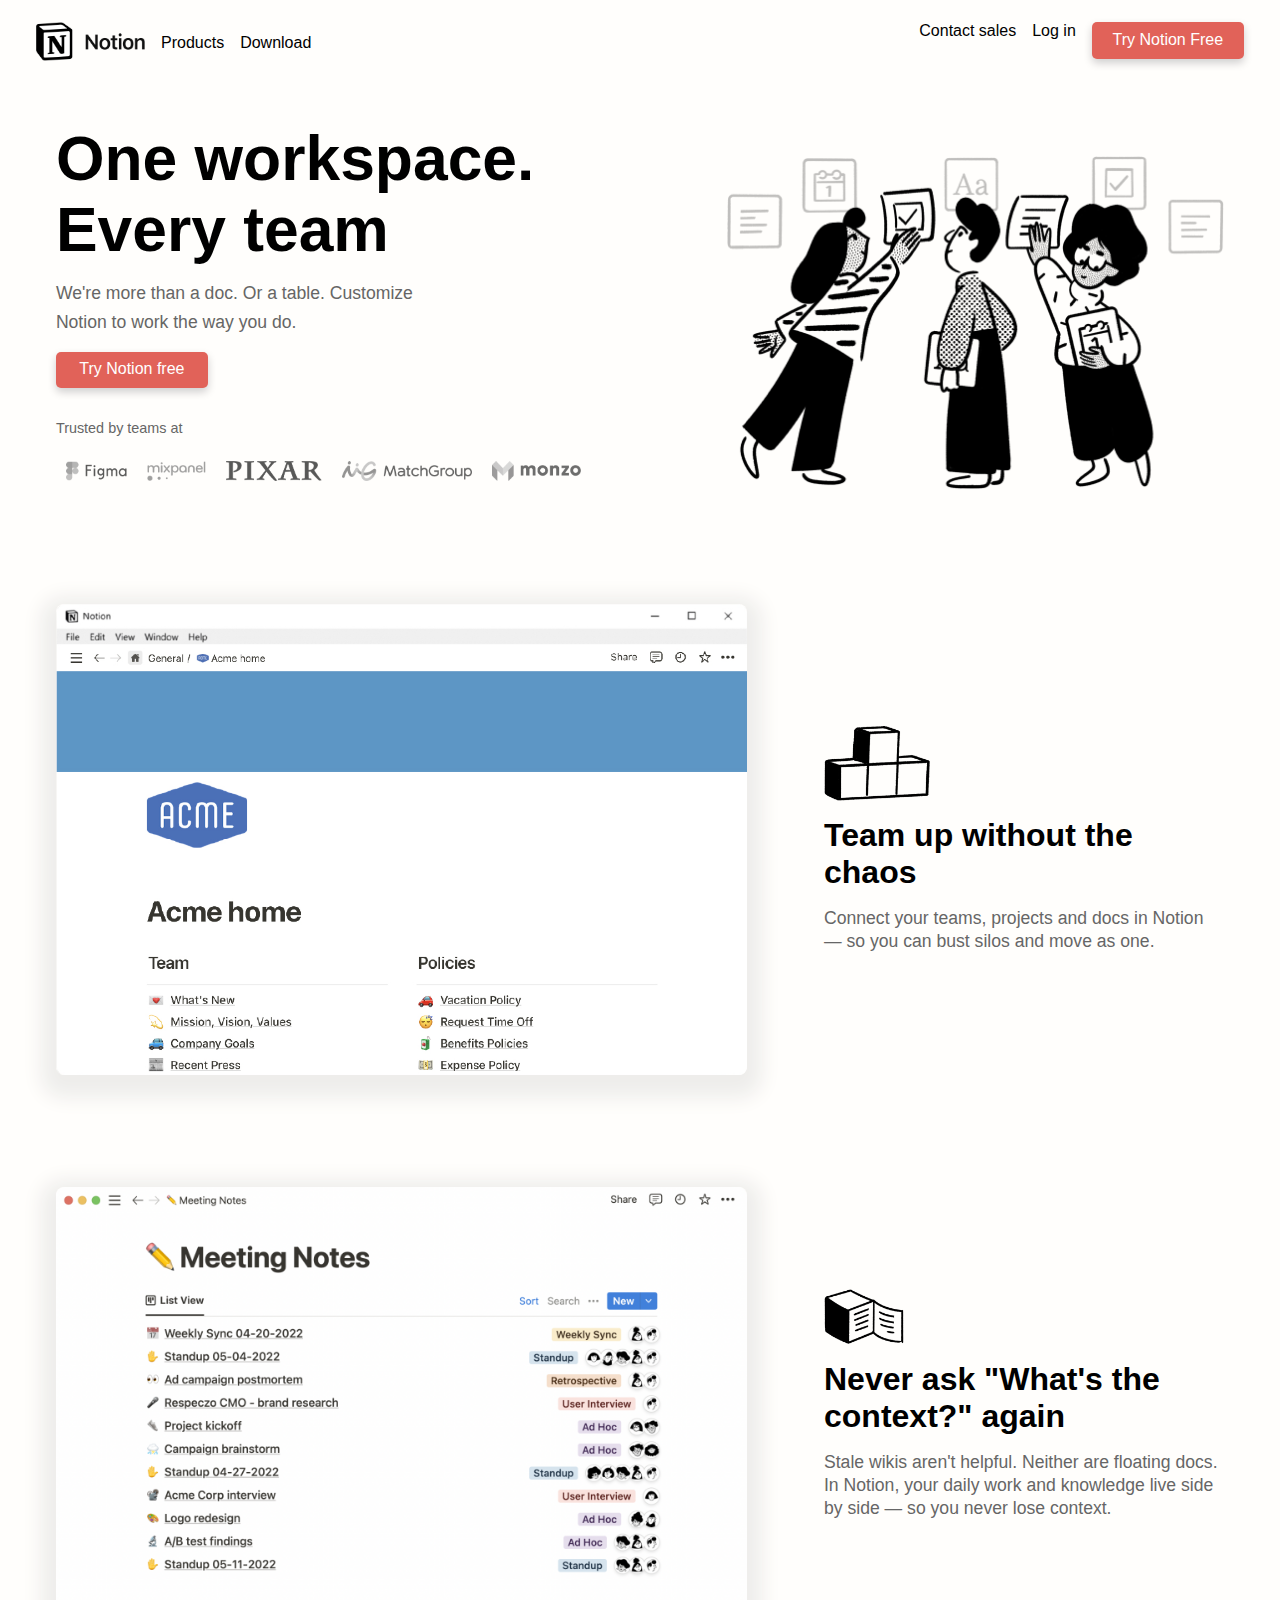
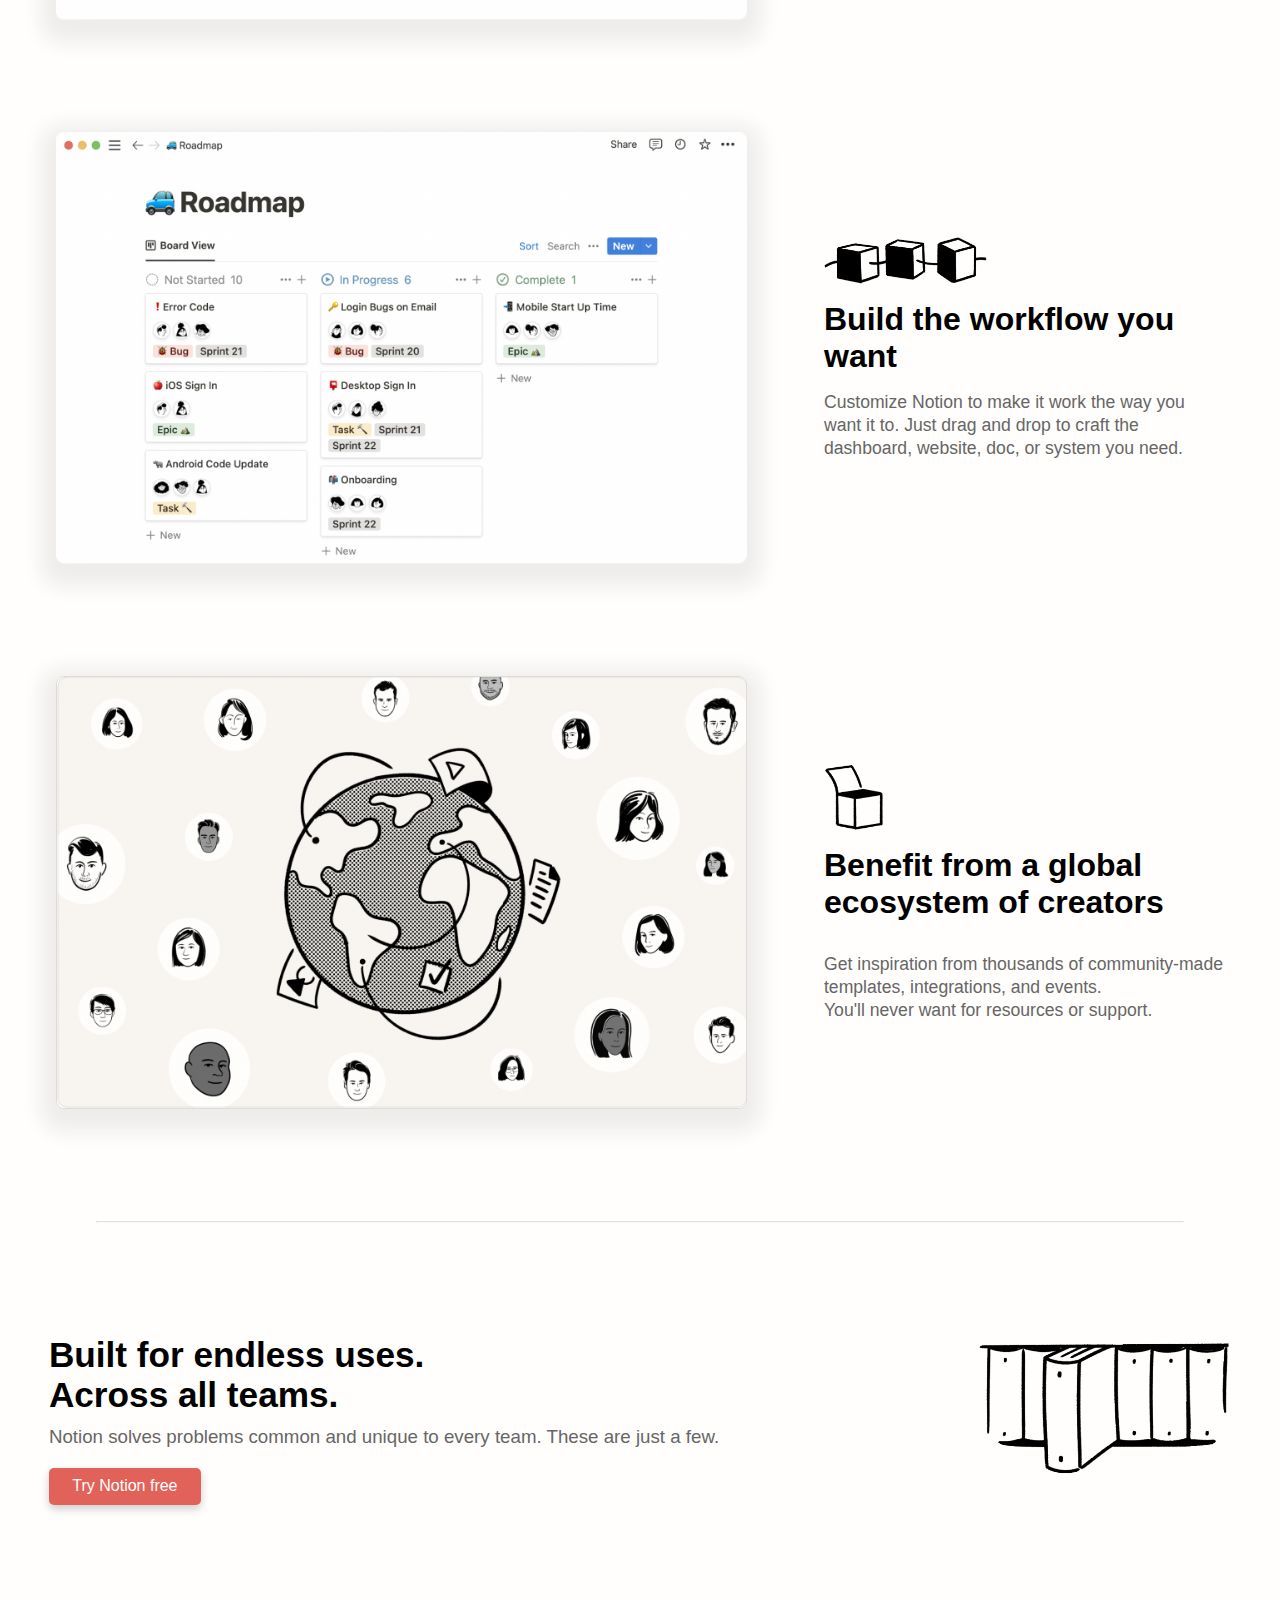
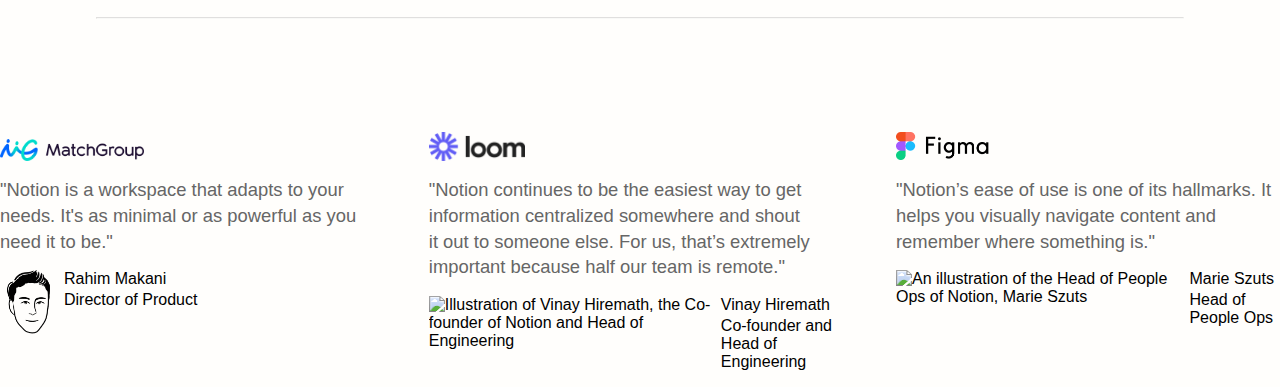
==== index.html @ 234ac8d1 "Herkansing" ====
<!DOCTYPE html>
<html lang="en">
  <head>
    <meta charset="UTF-8"/>
    <meta http-equiv="X-UA-Compatible" content="IE=edge"/>
    <meta name="viewport" content="width=device-width, initial-scale=1.0"/>

    <title>Notion - One workspace. Every team.</title>
    <link rel="stylesheet" href="styles/style.css"/>
    <link rel="icon" type="image/svg+xml" href="images/Notion_app_logo.png"/>
  </head>

 

  <body>
    <header>
    <nav class="images">
      <ul>
        <li><a href="index.html"><img src="images/full-logo.png" alt="Notion logo."/></a></li>
        <li>
          <img
            class="menuOpen"
            alt="Hamburger menu"
            src="images/hamburger.png"
            aria-hidden="true"/>
        </li>
      </ul>
     
    </nav>

    <nav>
      
      <ul class="dropdownOpen">
        <li>
          <details open>
            <summary>Product
              <img
              class="dropdownClosed"
              alt="Opened dropdown arrow"
              src="/images/openArrow.svg" >
            </summary>
            <p>Overview</p>
            <p>Template gallery</p>
            <p>Customer stories</p>
            <p>Connections</p>

            <button>Download Notion</button>
          </details>
        </li>

        <li><hr /></li>

        <li>
          <details >
            <summary>Solutions
              <img
             
              class="dropdownOpening"
              alt="Closed dropdown arrow"
              src="/images/90degarrow.png" >
            </summary>
            <p>BY TEAM SIZE</p>
            <p>Enterprise</p>
            <p>Small business</p>
            <p>Personal</p>

            <p>BY TEAM FUNCTION</p>
            <p>Design</p>
            <p>Engineering</p>
            <p>Product</p>
            <p>Managers</p>

            <p>NOTION FOR</p>
            <p>Startups</p>
            <p>Remote work</p>
            <p>Education</p>
            <p>Nonprofits</p>
          </details>

          <li><hr></li>

          <li>
            <details >
            <summary>Resources
              <img 
              class="dropdownOpening"
              alt="Closed dropdown arrow"
              src="/images/90degarrow.png">
            </summary>
            <p>Blog</p>
            <p>Guides & tutorials</p>
            <p>Webinars</p>
            <p>Help centers</p>
            <p>API docs</p>
            <p>Community</p>
          </details>
        </li>

          <li><hr></li>

        <li>
          <details class="notFirstDetails">
            <summary>Download
              <img
              
              class="dropdownOpening"
              alt="Closed dropdown arrow"
              src="/images/90degarrow.png">
            </summary>
            <p>iOS & Android</p>
            <p><a href="download.html">Mac & Windows</a></p>
            <p>Web Clipper</p>
          </details>
        </li>  
      </ul>
    </nav>

    <nav role="navigation">

      <ul>
        <li>
          <ul>
            <li><a href="index.html"><img src="images/full-logo.png" alt="Notion logo."/></a></li>
            <li><details>
              <summary>Products</summary>
              <p>Home</p>
              <p>Template gallery</p>
              <p>Connections stories</p>
              <p>Pricing</p>
            </details></li>
            <li>
              <details>
                <summary>Download</summary>
                <p>iOS & Android</p>
                <p><a href="download.html">Mac & Windows</a></p>
                <p>Web Clipper</p>
                <p>Pricing</p>
            </details>
            </li>
            
          </ul>

          <ul>
            <li>Contact sales</li>
            <li>Log in</li>
            <li><button>Try Notion Free</button></li>
          </ul>
        </li>
      </ul>
     
    </nav>
      
        
        
   
  </header>

    <main>
      <!-- 1  -->
      <section>
        <article>
          <h1>
            One workspace.
            <span> Every team </span>
          </h1>
          <h2>
            We're more than a doc. Or a table. Customize Notion to work the way
            you do.
          </h2>
          <button>Try Notion free</button>
          <p>Trusted by teams at</p>

          <figure>
            <img src="images/figma-logo.png" alt="Figma" />
            <img src="images/mixpanel.png" alt="mixpanel" />
            <img src="images/pixar.png" alt="Pixar" />
            <img src="images/match.png" alt="Matchgroup" />
            <img src="images/monzo.png" alt="Monzo" />
          </figure>
        </article>

        <img
          src="images/home-main-pic.png"
          alt="Team collaborating with eachother on a project."
        />
      </section>

      <!-- 2 -->
      <section>
        <article>
          <p>
            Connect your teams, projects and docs in Notion — so you can bust
            silos and move as one.
          </p>
          <h3>Team up without the chaos</h3>

          <img
            src="images/spot-team-up.png"
            alt="A few boxes arranged like the game Tetris."
          />
        </article>
        <img
          src="images/acme-home.png"
          alt="A Notion page where information about a company are shown, such as about the team and its policies."
        />
      </section>

      <!-- 3 -->
      <section>
        <article>
          <p>
            Stale wikis aren't helpful. Neither are floating docs. In Notion,
            your daily work and knowledge live side by side — so you never lose
            context.
          </p>
          <h3>Never ask "What's the context?" again</h3>

          <img
            src="images/spot-context.png"
            alt="A box opening up to reveal information."
          />
        </article>

        <img
          src="images/meeting.png"
          alt="A Notion page where notes for a meeting are documented."
        />
      </section>

      <!-- 4 -->
      <section>
        <article>
          <p>
            Customize Notion to make it work the way you want it to. Just drag
            and drop to craft the dashboard, website, doc, or system you need.
          </p>
          <h3>Build the workflow you want</h3>
          <img
            src="images/spot-workflow.png"
            alt="A series of boxes connected by string."
          />
        </article>

        <img
          src="images/roadmap.png"
          alt="A Notion page in which the documented process of a roadmap is shown."
        />
      </section>

      <!-- 5 -->
      <section>
        <article>
          <p>You'll never want for resources or support.</p>
          <p>
            Get inspiration from thousands of community-made templates,
            integrations, and events.
          </p>
          <h3>Benefit from a global ecosystem of creators</h3>

          <img src="images/spot-ecosystem.png" alt="An open box." />
        </article>

        <img src="images/ecosystem.png" alt="A picture of the ecosystem." />
      </section>

      <hr />

      <!-- 1 / 6 -->
      <section>
        <article>
          <button>Try Notion free</button>
          <h3>
            Notion solves problems common and unique to every team. These are
            just a few.
          </h3>
          <h2>Across all teams.</h2>
          <h2>Built for endless uses.</h2>
        </article>

        <img src="images/bookshelf-spot.png" alt="A picture of a bookshelf." />
      </section>

      <!-- 2 / 6 -->
      <section>
        <nav>
          <ul>
            <li><a href="">Company home</a></li>
            <li><a href="">Roadmap</a></li>
            <li><a href="">Design docs</a></li>
            <li><a href="">Engineering wiki</a></li>
            <li><a href="">Meeting notes</a></li>
            <li><a href="">Website publishing</a></li>
          </ul>
        </nav>
      </section>

      <!-- 3 / 7 -->

      <section>
        <article>
          <h2>Start with a template.</h2>
          <h2>Modify it however you need.</h2>
          <h3>
            Choose from thousands of free, pre-built setups -- for work and
            life.
          </h3>
          <button>See all templates</button>
        </article>

        <img
          src="images/blocks-spot.png"
          alt="A picture of cardboard boxes with one of them being open."
        />
      </section>

      <!-- part with js here -->

      <!-- 4 / 8 -->
      <section>
        <article>
          <h2>Used by the world's most innovative teams</h2>
          <button>Read all customer support -></button>
        </article>

        <img
          hidden
          src="images/teamwork.png"
          alt="A team of people working together."
        />
      </section>

      <hr />
      <!-- 5 / 9 -->
      <section>
        <article>
          <section>
            <section>
              <h6>Rahim Makani</h6>
              <p>Director of Product</p>
            </section>
            <img
              src="images/rahim-makani.png"
              alt="An illustration of the Director of Product, Rahim Makani"
            />
          </section>
          <blockquote>
            "Notion is a workspace that adapts to your needs. It's as minimal or
            as powerful as you need it to be."
          </blockquote>

          <img src="images/match.png" alt="The logo of the company Match " />
        </article>

        <article>
          <section>
            <section>
              <h6>Vinay Hiremath</h6>
              <p>Co-founder and Head of Engineering</p>
            </section>

            <img
              src="https://www.notion.so/cdn-cgi/image/format=auto,width=2048,quality=100/front-static/shared/people/vinay-hiremath.png"
              alt="Illustration of Vinay Hiremath, the Co-founder of Notion and Head of Engineering"
            />
          </section>
          <blockquote>
            "Notion continues to be the easiest way to get information
            centralized somewhere and shout it out to someone else. For us,
            that’s extremely important because half our team is remote."
          </blockquote>
          <img src="images/loom.png" alt="The logo of the company Loom" />
        </article>

        <article>
          <section>
            <section>
              <h6>Marie Szuts</h6>
              <p>Head of People Ops</p>
            </section>

            <img
              src="https://www.notion.so/cdn-cgi/image/format=auto,width=2048,quality=100/front-static/shared/people/marie-szuts.png"
              alt="An illustration of the Head of People Ops of Notion, Marie Szuts"/>
          </section>
          <blockquote>
            "Notion’s ease of use is one of its hallmarks. It helps you visually
            navigate content and remember where something is."
          </blockquote>
          <img src="images/figma-logo.png" alt="The logo of Figma." />
        </article>
      </section>
    </main>

    <footer></footer>
    <script src="src/script.js"></script>
  </body>
</html>
---- styles/style.css ----
/* ************
/* CSS REMEDY */
/**************/
*,
*::after,
*::before {
  box-sizing: border-box;
}

button,
summary {
  cursor: pointer;
}

/*********************/
/* CUSTOM PROPERTIES */
/*********************/
:root {
  /* startje */
  --color-text: #111;
  --color-background: #eee;
}

/****************/
/* JOUW STYLING */
/****************/

/* jouw code */

/* RESPONSIVE */
html {
  font-size: 100%;
  padding: 0;
  margin: 0;
  box-sizing: border-box;
}

body {
  font-family: inter-var, -apple-system, BlinkMacSystemFont, "Segoe UI",
    Helvetica, "Apple Color Emoji", Arial, sans-serif, "Segoe UI Emoji",
    "Segoe UI Symbol";
  background-color: #fffefc;
  /* width: 100%; */
  margin: 0;
  min-width: fit-content;
}

main {
  margin: 0;
  padding: 0;
}

details > summary {
  list-style: none;
}

header nav:nth-of-type(3) ul li ul{
  display: flex;
  flex-direction: row;
}

header nav:nth-of-type(3) ul li {
  display: flex;
  flex-direction: row;
  margin: 0;
}

header nav:nth-of-type(3) ul li ul li a:first-of-type,
header nav:nth-of-type(3) ul li ul li:first-of-type {
  margin: 0;
}

/* .dropdownOpened::after {
  content: url("https://www.notion.so/front-static/shared/icons/nav-caret.svg");
} */

button {
  font-family: inherit;
  font-weight: 450;
  background-color: #e16259;
  border-radius: 5px;
  color: white;
  border: none;
  font-size: 1rem;
  width: 9.5rem;
  height: 2.3rem;
  padding: 0.375rem 0.875rem 0.4375rem 0.875rem;
  box-shadow: 0px 4px 9px #cfcece;
}

hr {
  opacity: 30%;
  margin: 7rem 6rem 7rem 6rem;
}

main > section:first-of-type > button {
  margin-top: 1.25rem;
  width: 9.8rem;
  height: 2.4rem;
}

button:hover {
  background-color: #e05146;
}

/* 1 */
main > section {
  display: flex;
  flex-direction: row;
  justify-content: space-evenly;
  width: 100%;
}

section:nth-of-type(2),
section:nth-of-type(3),
section:nth-of-type(4),
section:nth-of-type(5) {
  gap: 4.8rem;
  margin-bottom: 7rem;
}

section:nth-of-type(2) > img,
section:nth-of-type(3) > img,
section:nth-of-type(4) > img,
section:nth-of-type(5) > img {
  border-radius: 0.5rem;
  box-shadow: 0 8px 20px 15px #eeedeb;
}

main > section:nth-of-type(5) > img {
  border: 1px solid #dfdbd8;
  border-radius: 0.5rem;
}

main > section:nth-of-type(5) > article > p:nth-of-type(2) {
  margin-top: 1rem;
}

main > section > article {
  /* width: 50%; */
  display: flex;
  flex-direction: column-reverse;
  /* justify-content: space-evenly; */
}

main > section:first-of-type > article {
  flex-direction: column;

}
main > section:nth-of-type(4) > article {
  flex-direction: column-reverse;
}

main > section:nth-of-type(2) > img,
main > section:nth-of-type(3) > img,
main > section:nth-of-type(4) > img,
main > section:nth-of-type(5) > img {
  width: 54%;
}

main > section:first-of-type > img {
  margin-left: 5rem;
}

main > section:first-of-type > img {
  margin-top: 4.7rem;
  width: auto;
  height: 21rem;
}

main > section:nth-of-type(2) {
  margin-top: 7rem;
}

/* 2 en 5 */
main > section:nth-of-type(2),
section:nth-of-type(5) {
  display: flex;
  flex-direction: row-reverse;
  justify-content: center;
  width: 100%;
}

/* 3 */
main > section:nth-of-type(3),
section:nth-of-type(4) {
  display: flex;
  flex-direction: row-reverse;
  justify-content: center;
  width: 100%;
}

/* 1 / 6 */
main > section:nth-of-type(6),
section:nth-of-type(7) {
  display: flex;
  flex-direction: row;
}

section:first-of-type > article > figure {
  filter: grayscale(100%);
  opacity: 65%;
}

h1 {
  font-size: 3.9rem;
}

h1:first-of-type {
  margin-bottom: 0px;
}

section:first-of-type > article > h1:nth-of-type(2) {
  margin: 0px;
}

main > section:first-of-type > article > h2 {
  width: 25rem;
  line-height: 1.8rem;
}

main > section:nth-of-type(10) > article > section > img {
  height: 4rem;
  width: auto;
}

main > section:nth-of-type(6),
main > section:nth-of-type(7) {
  width: 100%;
}

main > section:nth-of-type(6) {
  justify-content: center;
}

main > section:nth-of-type(10) > article:first-of-type > img {
  width: 9rem;
}

blockquote {
  width: 24rem;
  line-height: 1.6rem;
  margin: 1rem 0;
  color: #666666;
  font-weight: 450;
  font-size: 1.15rem;
}

main > section:nth-of-type(10) > article > section {
  display: flex;
  flex-direction: row-reverse;
  justify-content: flex-end;
}
main > section:nth-of-type(10) > article > section > section > h6 {
  font-size: 1rem;
  margin: 0;
  font-weight: normal;
}

main > section:nth-of-type(10) > article > section > section > p {
  font-size: 1rem;
  margin-top: 0.2rem;
  font-weight: normal;
}

main > section:nth-of-type(10) {
  gap: 2.8rem;
  align-items: baseline;
  justify-content: center;
}

main > section:nth-of-type(10) > article {
  flex-direction: column-reverse;
}

main > section:nth-of-type(10) > article:nth-of-type(1) > img,
main > section:nth-of-type(10) > article:nth-of-type(3) > img {
  margin: 0;
}

main > section:nth-of-type(10) > article:nth-of-type(2) > img {
  width: 6rem;
}

main > section:nth-of-type(10) > article:nth-of-type(3) > img {
  width: 5.8rem;
}

main > section:nth-of-type(6) > img {
  width: 16rem;
  height: 9rem;
}

main > section:nth-of-type(6) > article > h3 {
  color: #666666;
  font-weight: 450;
  line-height: 1.8rem;
  margin: 0.5rem 16rem 1rem 0;
}

main > section:first-of-type > article > p {
  color: #666666;
  margin-top: 2rem;
  font-size: 0.9rem;
}

main > section:first-of-type > article > figure {
  margin: 0;
  display: flex;
  flex-wrap: wrap;
  flex-direction: row;
  justify-content: center;
  width: 100%;
}

figure:first-of-type > img {
  padding: 10px 10px 5px;
  height: 2.2rem;
}

article > img {
  width: 6rem;
  margin: auto 0;
}

section:nth-of-type(2) > article > img {
  width: 6.6rem;
  height: auto;
}

main > section:nth-of-type(3) > article > img {
  width: 5rem;
  height: auto;
}

section:nth-of-type(4) > article > img {
  width: 10.2rem;
  height: auto;
}

section:nth-of-type(5) > article > img {
  width: 3.8rem;
  height: auto;
}

nav:nth-of-type(2) {
  display: none;
  height: 100%;
  overflow: hidden;
}

section:not(:first-of-type) > h1 {
  margin-top: 0px;
}
section:not(:first-of-type) > article > p {
  font-size: 1.1rem;
  color: #666666;
  line-height: 1.4375rem;
  margin: 0;
}

section:nth-of-type(2) > article,
section:nth-of-type(3) > article,
section:nth-of-type(4) > article,
section:nth-of-type(5) > article {
  width: 25rem;
  margin: auto 0;
}

main > section:nth-of-type(2) > article > h3,
main > section:nth-of-type(3) > article > h3,
main > section:nth-of-type(4) > article > h3,
main > section:nth-of-type(5) > article > h3 {
  font-size: 2rem;
  margin: 1rem 0 1rem 0;
}

/* last bit  */

main > section:nth-of-type(6) > article > h2,
main > section:nth-of-type(8) > article > h2,
main section:nth-of-type(9) > article > h2 {
  margin: 0;
  font-size: 2.2rem;
  font-weight: 700;
  color: black;
}

main > section:first-of-type > article > h2 {
  font-size: 1.1rem;
  font-weight: 400;
  color: #666665;
}

/* SECOND PAGE */

.main2 > section:first-of-type {
  display: flex;
  flex-direction: column-reverse;
}
.main2 > section:first-of-type > article > h1,
.main2 > section:first-of-type > article > h2 {
  margin: auto;
  width: auto;
}

.main2 section:first-of-type img {
  margin: auto;
  width: 23rem;
  height: auto;
}

main > section:first-of-type > article > h1 > span {
  display: block;
}

.main2 > section:first-of-type > article > h1 > span {
  display: inline;
}

main > section:nth-of-type(8),
main > section:nth-of-type(9) {
  display: none;
}

.main2 > section:nth-of-type(2) {
  display: none;
}

header nav:nth-of-type(3) ul li{
gap: 38rem;
}

header nav:nth-of-type(3) ul li details,
header nav:nth-of-type(3) ul  {
  margin-top: 0.70rem;
}

.main2 section:nth-of-type(3) {
  display: flex;
  flex-direction: column;
}
.main2 > section:nth-of-type(3) > section:first-of-type {
  display: flex;
  margin: auto;
  gap: 2rem;
  flex-direction: row;
}
.main2 > section:nth-of-type(3) > section:nth-of-type(2) {
  display: flex;
  gap: 0;
  flex-direction: row;
}

.main2 section:nth-of-type(3) > section:nth-of-type(2) > img {
  overflow: hidden;
  width: 30rem;
  height: auto;
  margin: 0 auto;
}

.main2 section button {
  width: 12.5rem;
  margin-top: 0.5rem;
}

/* MENU */

@media (min-width: 1080px) {
  nav:first-of-type {
    display: none;
  }

  li,
  a {
    list-style: none;
    text-decoration: none;
    margin: auto 0.5rem;
    color: black;
  }

  li:not(:first-of-type):hover,
  a:hover {
    color: red;
  }

  ul {
    display: flex;
    justify-content: space-around;
    flex-direction: row;
    gap: 1rem;
    padding: 0;
  }

  ul li img {
    width: 6.8rem;
  }
}

/* MOBILE  */
@media (max-width: 1080px) {
  html {
    font-size: 100%;
    margin: 0;
    padding: 0;
  }

  body {
    margin: 0;
    padding: 0;
  }
  /* section {
		width: 0%;
	} */

  /* 1 */
  main > section {
    display: flex;
    flex-direction: column-reverse;
    justify-content: center;
    width: 100%;
  }

  main > section > article {
    width: 100%;
    display: flex;
    flex-direction: column-reverse;
    justify-content: center;
  }

  main > section:nth-of-type(2) > img,
  main > section:nth-of-type(3) > img,
  main > section:nth-of-type(4) > img,
  main > section:nth-of-type(5) > img {
    min-width: 100%;
  }

  hr {
    margin: 0 2rem 4rem 2rem;
  }


  nav:nth-of-type(2) ul {
    margin: 2rem;
    padding: 0;
  }

  nav:nth-of-type(2) li hr {
    margin: 2rem 0;
    padding: 0;
    width: 100%;
  }

  nav:nth-of-type(2) li details summary {
    font-weight: 700;
  }

  /* 2 */
  main > section:nth-of-type(2),
  section:nth-of-type(4),
  section:nth-of-type(5) {
    display: flex;
    justify-content: center;
    flex-direction: column;
    width: 100%;
  }

  main > section:nth-of-type(3) {
    flex-direction: column;
  }

  /* 1 / 6  */

  main > section:nth-of-type(6),
  section:nth-of-type(7) {
    flex-direction: column-reverse;
  }

  /* STYLES */

  main > section:first-of-type > img {
    width: 25rem;
    height: auto;
    margin: auto;
  }

  main > section:nth-of-type(6) {
    gap: 2.5rem;
  }

  main > section:nth-of-type(6) > img {
    width: 75%;
    margin: auto;
  }

  section:first-of-type > article > h1 {
    margin: auto;
  }

  h1 {
    font-size: 3.3rem;
    font-weight: 600;
    text-align: center;
    line-height: 3.5rem;
  }

  main > section:nth-of-type(2) > article > h3,
  main > section:nth-of-type(3) > article > h3,
  main > section:nth-of-type(4) > article > h3,
  main > section:nth-of-type(5) > article > h3 {
    font-size: 1.8rem;
  }

  section:first-of-type > article > figure {
    padding: 0 1rem;
  }

  main > section:first-of-type > article > h2:first-of-type {
    font-size: 1.4rem;
    line-height: 1.5rem;
    text-align: center;
    margin: 0.8rem auto 0 auto;
    font-weight: 400;
    width: 25rem;
  }

  button {
    font-size: 1.2rem;
    letter-spacing: 0.03rem;
  }

  button {
    width: 12rem;
    height: 2.8rem;
  }

  section:first-of-type > article > button {
    margin: 1.6rem auto 2rem auto;
  }

  section:nth-of-type(6) > article > button {
    margin-top: 1.6rem;
    width: 10.8rem;
  }

  section:nth-of-type(8) > article > button {
    margin-top: 1.6rem;
    width: 13rem;
    background-color: #fffefc;
    color: black;
    border: 1px solid #6666654f;
  }

  section:first-of-type > article > p {
    text-align: center;
  }

  main > section:nth-of-type(2) {
    margin-top: 2.5rem;
  }

  main > section:not(:first-of-type) {
    margin-bottom: 4rem;
    gap: 1.5rem;
  }

  main > section:nth-of-type(4) > article > img {
    width: 10rem;
    height: auto;
  }

  main > section:first-of-type > article > p {
    margin: 0 0 0.25rem 0;
    font-size: 1.1rem;
  }

  main {
    padding: 0 2rem;
  }

  section:not(:first-of-type) > article > p {
    font-size: 1.3rem;
    line-height: 1.8rem;
  }

  section:first-of-type > article > figure > img {
    height: 2.7rem;
    width: auto;
  }

  main > section:first-of-type {
    gap: 0;
  }

  main > section:nth-of-type(6) > article > h3,
  main > section:nth-of-type(8) > article > h3 {
    margin: 1rem 0 0 0;
    color: #666666;
    font-weight: 450;
    font-size: 1.4rem;
    line-height: 1.8rem;
  }

  main > section:nth-of-type(8) > img {
    width: 19.5rem;
    height: auto;
    margin: auto;
  }

  main > section:nth-of-type(10) {
    flex-direction: column;
  }

  main > section:nth-of-type(10) > article:nth-of-type(1) > img {
    width: 10rem;
  }

  main > section:nth-of-type(10) > article:nth-of-type(2) > img {
    width: 7rem;
  }

  main > section:first-of-type > article > h1:first-of-type {
    margin-top: 1.2rem;
  }

  blockquote {
    margin: 1rem 0 0 0;
    font-size: 1.4rem;
  }

  main > section:nth-of-type(10) > article > section > section {
    padding: 0;
    display: flex;
    margin: 0 auto 0 0;
    flex-direction: column;
  }

  main > section:nth-of-type(10) > article > section > img {
    height: 5rem;
    width: auto;
  }

  main > section:nth-of-type(10) > article > section {
    display: flex;
    flex-direction: row-reverse;
    padding: 0;
    margin: 1rem 2rem 1rem 0;
  }

  /* SECOND PAGE */

  main > section:first-of-type > article > h1 > span {
    display: block;
  }

  .main2 > section:first-of-type > img {
    width: 100%;
  }

  .main > section:nth-of-type(2) > section {
    display: flex;
    flex-direction: column;
    background-color: red;
  }

  .main2 section:nth-of-type(2) {
    display: grid;
  }

  .main2 section:nth-of-type(2) button:first-of-type {
    order: 4;
    width: 15.5rem;
  }

  .main2 section:nth-of-type(2) button:nth-of-type(2) {
    order: 2;
    width: 12.5rem;
  }

  .main2 section:nth-of-type(2) img:first-of-type {
    order: 1;
  }

  .main2 section:nth-of-type(2) img:nth-of-type(2) {
    order: 3;
  }

  .main2 > section:nth-of-type(3) {
    display: none;
  }

  /* MENU */

  nav:nth-of-type(3) {
    display: none;
  }
  header {
    margin-bottom: 4rem;
  }
  header nav:first-of-type {
    margin: 1rem 2rem;
  }
  header nav ul li {
    list-style-type: none;
  }

  header nav ul li section {
    width: 1.8rem;
    height: 0.1rem;
    background-color: black;
    margin: 7px auto;
  }

  header nav ul li:nth-of-type(2) section {
    margin-bottom: 0;
  }

  nav:not(:nth-of-type(2)) ul {
    padding: 0;
    display: flex;
    flex-direction: row;
    justify-content: space-between;
  }

  header > nav > ul > li > a > img {
    width: auto;
    height: 2.375rem;
    list-style: none;
    overflow: hidden;
  }

  header > nav > ul > li:nth-of-type(2) > img {
    height: 1.5rem;
    width: auto;
    margin-top: 0.5rem;
  }

  nav:nth-of-type(2) {
    display: inline;
    z-index: 2;
    overflow-x: hidden;
    position: fixed;
    width: 100%;
  }

  .whiteBg {
    background-color: white;
    position: fixed;
  }

  main {
    z-index: 0;
  }

  /* Onderstaande hamburger menu code van: https://codepen.io/roza-m/pen/NWzQyyj */

  /*******************************************************/
  /* als de EERSTE IMAGES BUTTON de class menuOpen heeft */
  /*******************************************************/

  nav.images ul li.menuOpen img {
    /* met 'content' van de img vervangen */
    /* developer.mozilla.org/en-US/docs/Web/CSS/content */
    /* de url: https://assets.codepen.io/274456/ui-icon-cross.svg */
    content: url(/images/closed.png);
  }

  section:nth-of-type(7) {
    display: none;
  }

  .dropdownOpen {
    display: none;
  }

  .dropdownClosed img {
    content: url(/images/90degarrow.png);
  }

  nav:nth-of-type(2) > details > section {
    margin: 0;
    gap: 0;
  }

  nav:nth-of-type(2) {
    flex-direction: column;
  }
  .dropdownOpening img {
    content: url(/images/openArrow.svg);
  }
}
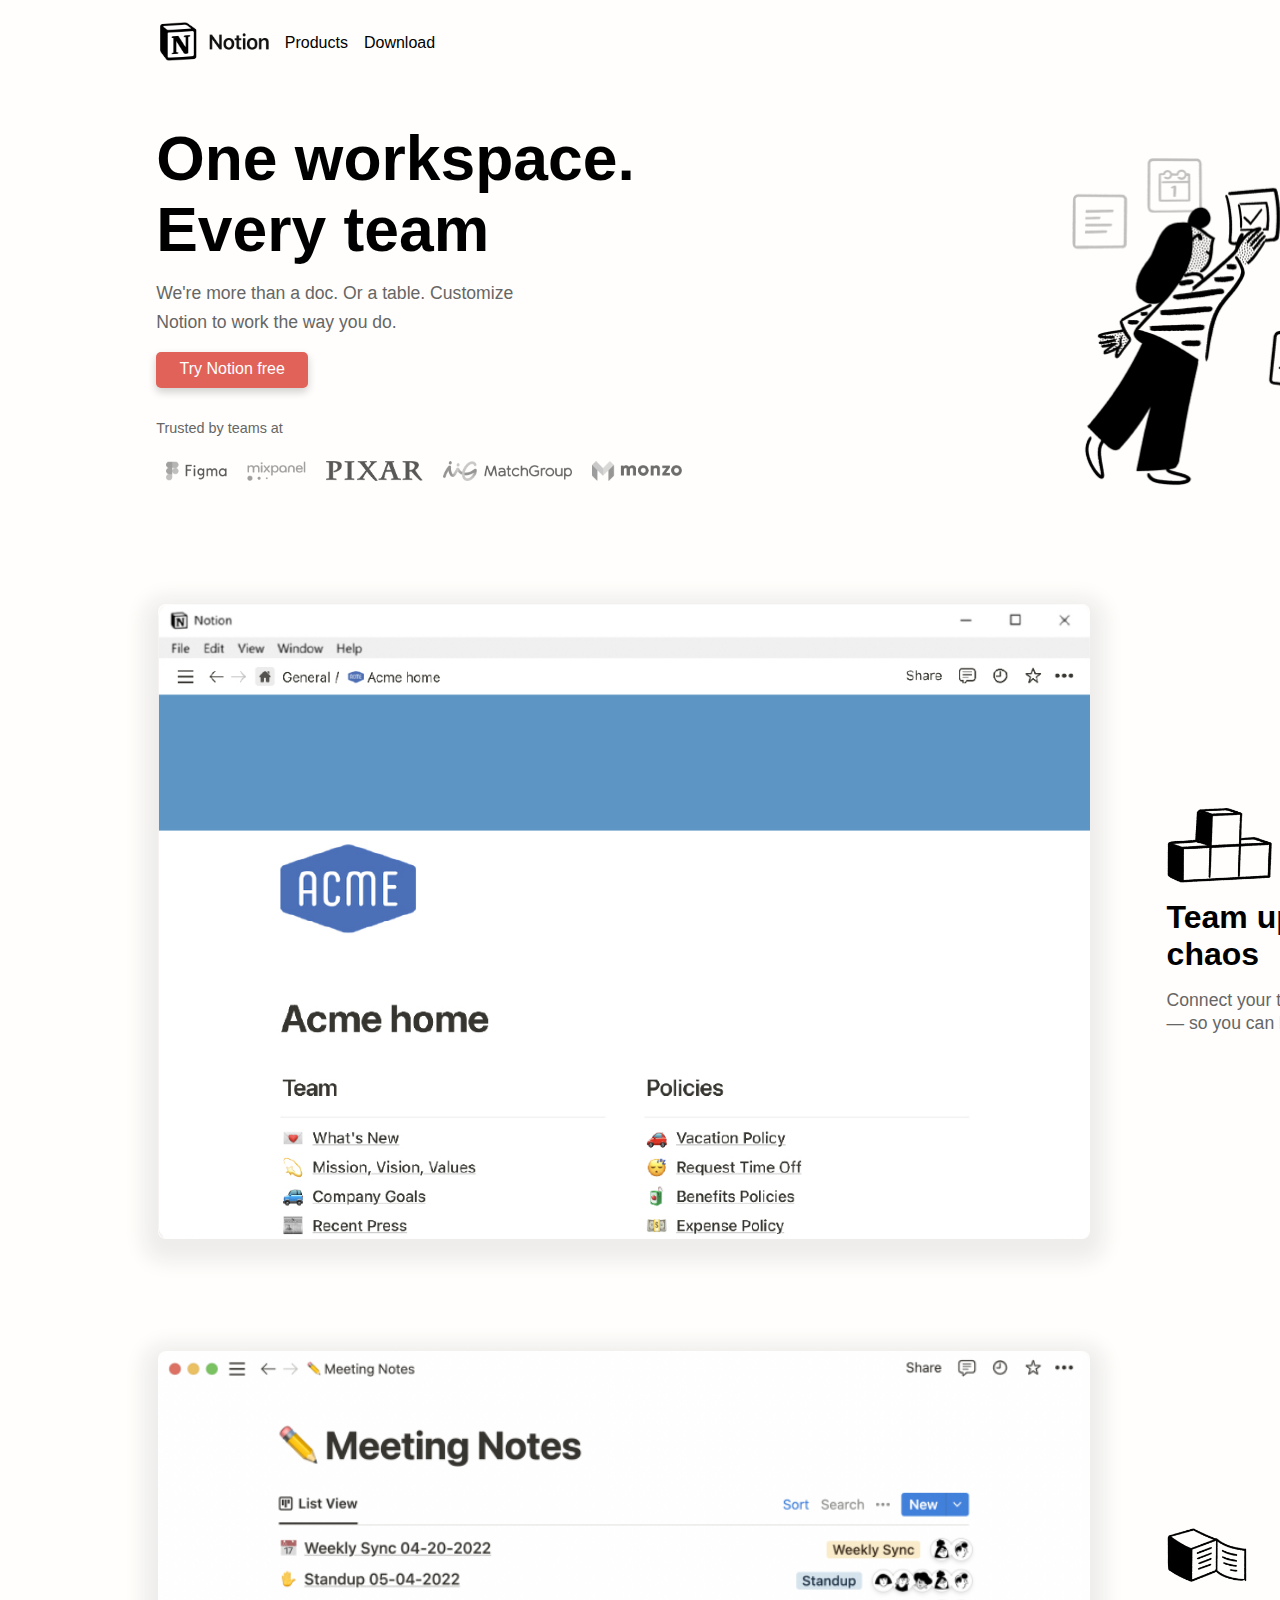
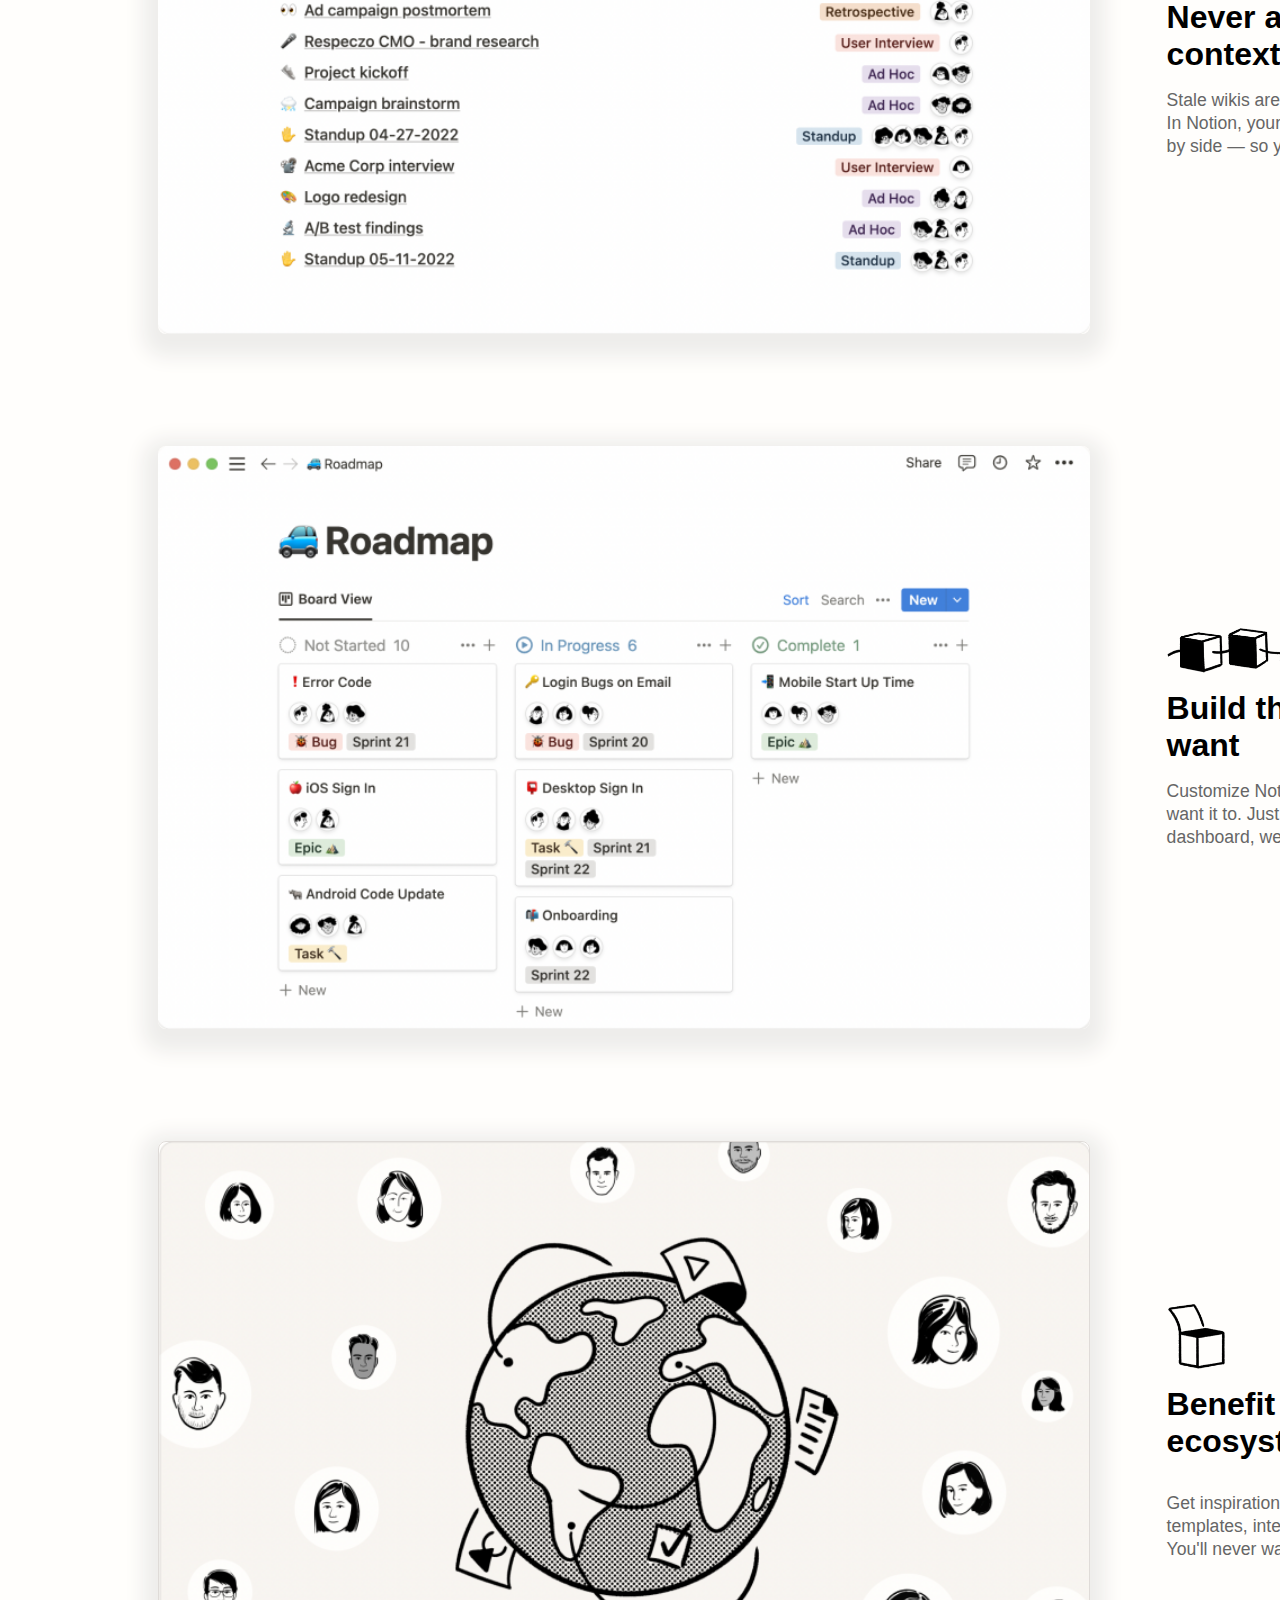
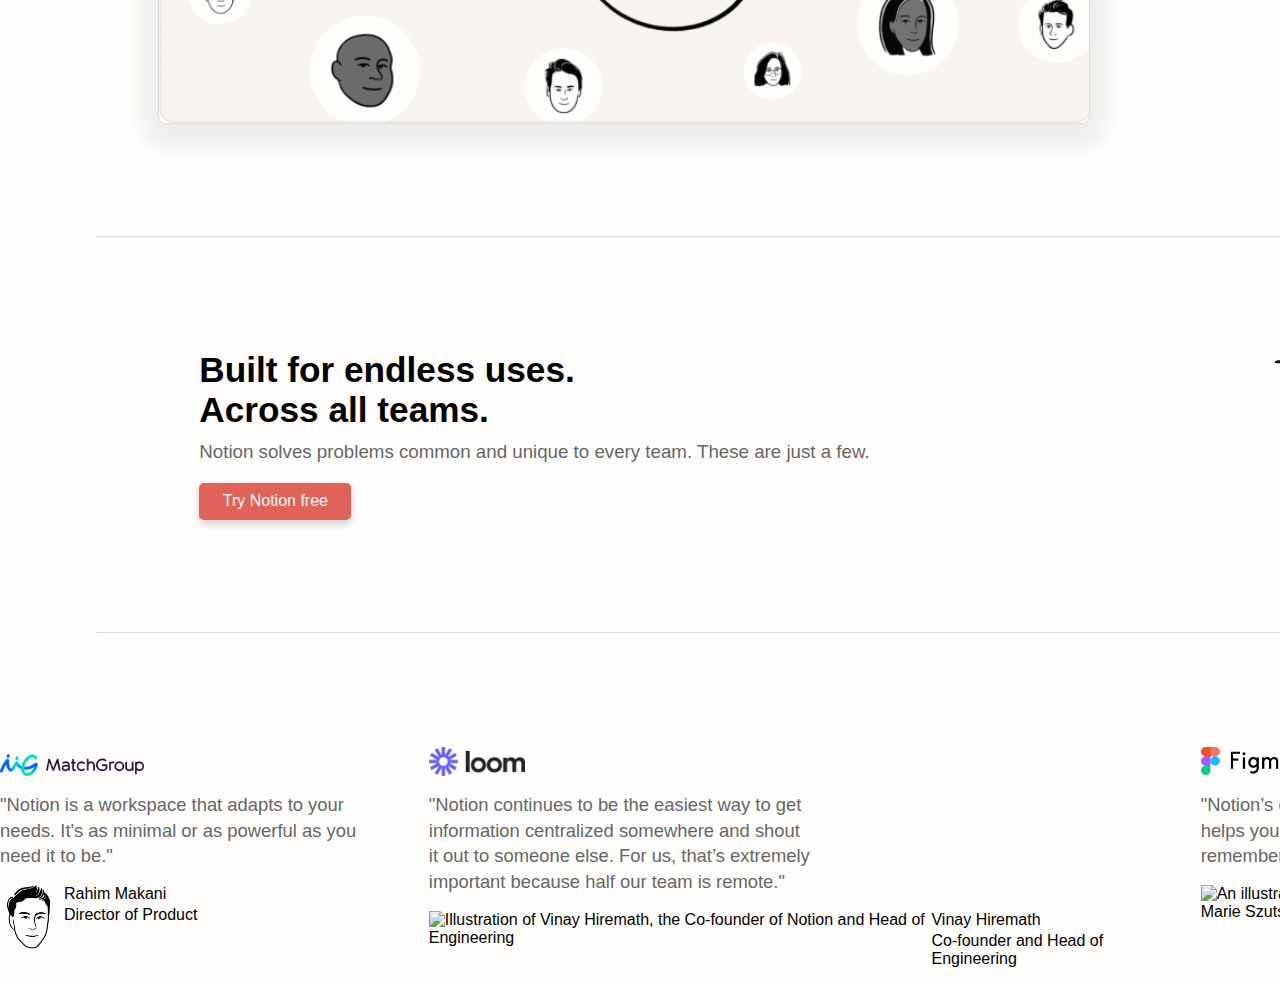
==== commit 7b5b29f0: "Update index.html" ====
--- a/index.html
+++ b/index.html
@@ -3,7 +3,7 @@
   <head>
     <meta charset="UTF-8"/>
     <meta http-equiv="X-UA-Compatible" content="IE=edge"/>
-    <meta name="viewport" content="width=device-width, initial-scale=1.0"/>
+    <meta name="viewport" content="width=device-width"/>
 
     <title>Notion - One workspace. Every team.</title>
     <link rel="stylesheet" href="styles/style.css"/>
@@ -37,7 +37,7 @@
               <img
               class="dropdownClosed"
               alt="Opened dropdown arrow"
-              src="/images/openArrow.svg" >
+              src="images/openArrow.svg" >
             </summary>
             <p>Overview</p>
             <p>Template gallery</p>
@@ -57,7 +57,7 @@
              
               class="dropdownOpening"
               alt="Closed dropdown arrow"
-              src="/images/90degarrow.png" >
+              src="images/90degarrow.png" >
             </summary>
             <p>BY TEAM SIZE</p>
             <p>Enterprise</p>
@@ -85,7 +85,7 @@
               <img 
               class="dropdownOpening"
               alt="Closed dropdown arrow"
-              src="/images/90degarrow.png">
+              src="images/90degarrow.png">
             </summary>
             <p>Blog</p>
             <p>Guides & tutorials</p>
@@ -105,7 +105,7 @@
               
               class="dropdownOpening"
               alt="Closed dropdown arrow"
-              src="/images/90degarrow.png">
+              src="images/90degarrow.png">
             </summary>
             <p>iOS & Android</p>
             <p><a href="download.html">Mac & Windows</a></p>
@@ -150,8 +150,6 @@
      
     </nav>
       
-        
-        
    
   </header>
 
--- a/styles/style.css
+++ b/styles/style.css
@@ -107,8 +107,13 @@
 main > section {
   display: flex;
   flex-direction: row;
+  gap: 9rem;
   justify-content: space-evenly;
   width: 100%;
+}
+
+.main2 > section {
+  gap: 0;
 }
 
 section:nth-of-type(2),
@@ -428,7 +433,7 @@
 }
 
 header nav:nth-of-type(3) ul li{
-gap: 38rem;
+gap: 44rem;
 }
 
 header nav:nth-of-type(3) ul li details,
@@ -465,6 +470,12 @@
 }
 
 /* MENU */
+
+@media (min-width: 1440px) {
+  header nav:nth-of-type(3) ul li {
+    gap: 44rem;
+  }
+}
 
 @media (min-width: 1080px) {
   nav:first-of-type {
@@ -490,6 +501,8 @@
     flex-direction: row;
     gap: 1rem;
     padding: 0;
+    margin-left: 5rem;
+    margin-right: 5rem;
   }
 
   ul li img {
@@ -862,7 +875,7 @@
     /* met 'content' van de img vervangen */
     /* developer.mozilla.org/en-US/docs/Web/CSS/content */
     /* de url: https://assets.codepen.io/274456/ui-icon-cross.svg */
-    content: url(/images/closed.png);
+    content: url(../images/closed.png);
   }
 
   section:nth-of-type(7) {
@@ -874,7 +887,7 @@
   }
 
   .dropdownClosed img {
-    content: url(/images/90degarrow.png);
+    content: url(../images/90degarrow.png);
   }
 
   nav:nth-of-type(2) > details > section {
@@ -884,8 +897,9 @@
 
   nav:nth-of-type(2) {
     flex-direction: column;
+    overflow-y: scroll;
   }
   .dropdownOpening img {
-    content: url(/images/openArrow.svg);
-  }
-}
+    content: url(../images/openArrow.svg);
+  }
+}
